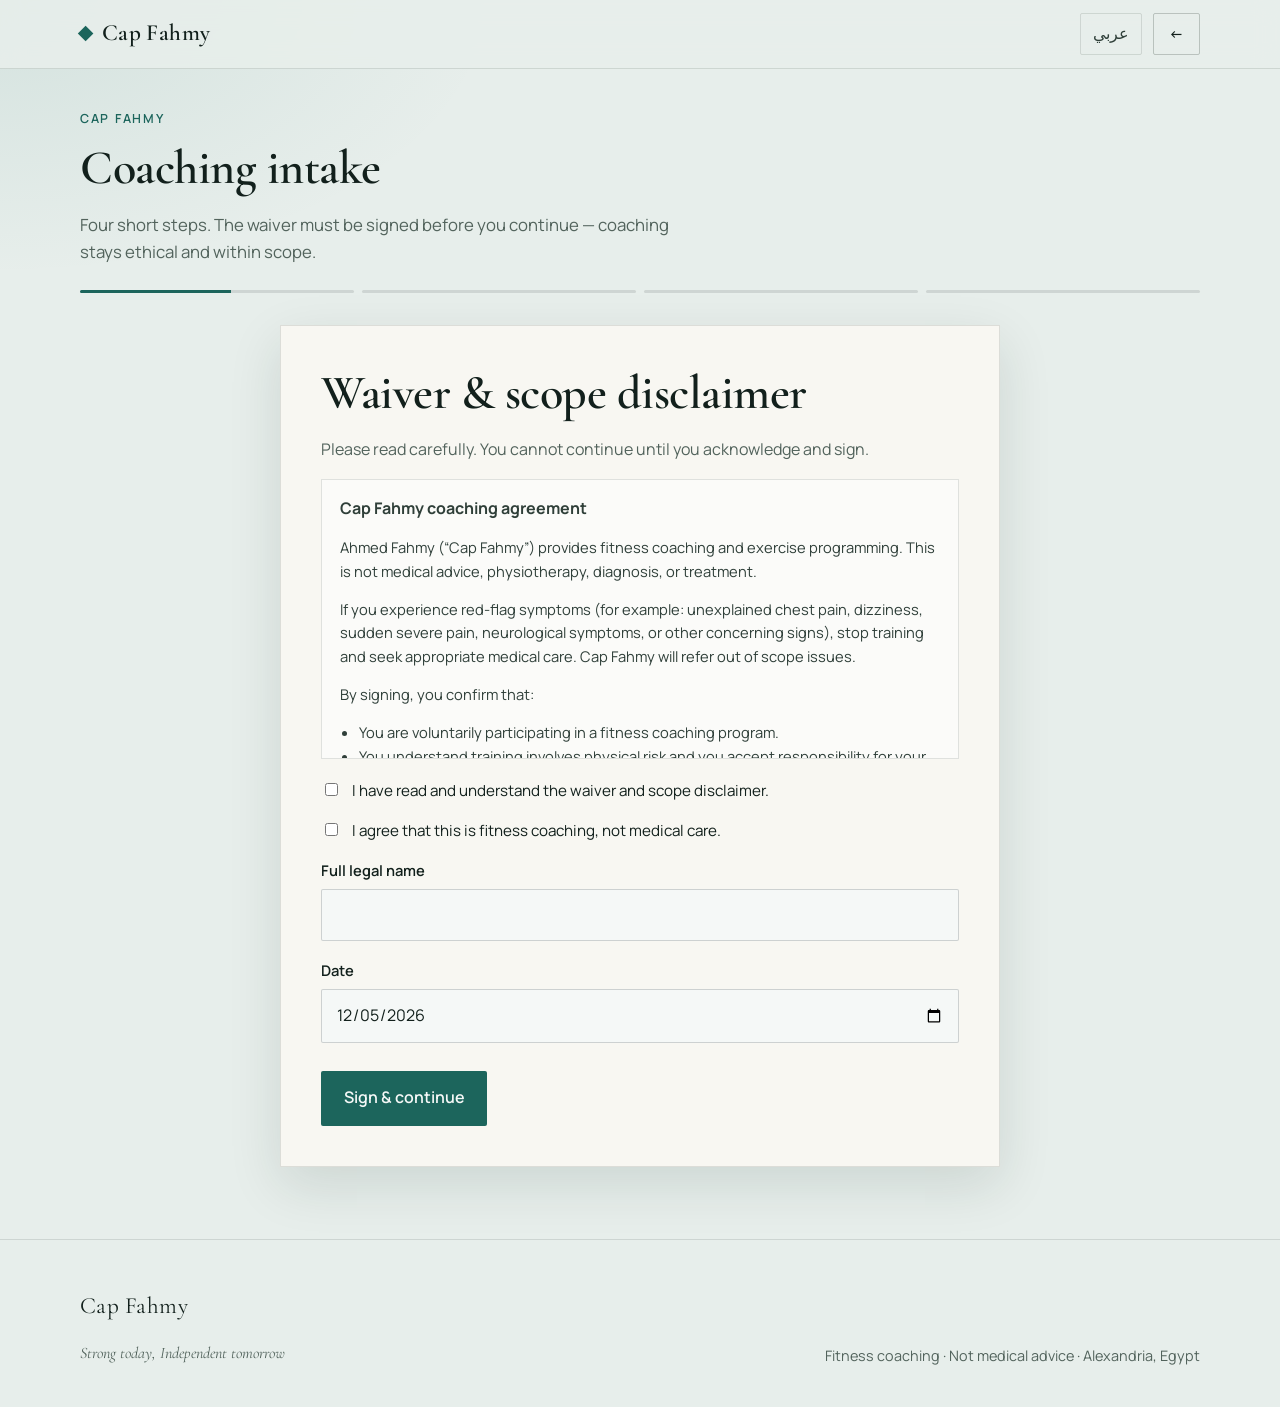
==== onboard.html @ 08c9d8b8 "Initial Cap Fahmy coaching MVP site" ====
<!DOCTYPE html>
<html lang="en" dir="ltr">
  <head>
    <meta charset="UTF-8" />
    <meta name="viewport" content="width=device-width, initial-scale=1.0" />
    <title>Coaching intake — Cap Fahmy</title>
    <meta
      name="description"
      content="Cap Fahmy async coaching intake: waiver, questionnaire, movement screen, and InstaPay."
    />
    <link rel="preconnect" href="https://fonts.googleapis.com" />
    <link rel="preconnect" href="https://fonts.gstatic.com" crossorigin />
    <link
      href="https://fonts.googleapis.com/css2?family=Cormorant+Garamond:ital,wght@0,500;0,600;0,700;1,500&family=Manrope:wght@400;500;600;700&display=swap"
      rel="stylesheet"
    />
    <link rel="stylesheet" href="styles.css" />
  </head>
  <body class="onboard-page">
    <a class="skip-link" href="#main" data-i18n="skip">Skip to content</a>

    <header class="site-header">
      <div class="shell header-inner">
        <a class="brand" href="index.html" aria-label="Cap Fahmy home">
          <span class="brand-mark" aria-hidden="true"></span>
          <span class="brand-name">Cap Fahmy</span>
        </a>
        <div class="header-actions">
          <button
            type="button"
            class="lang-toggle"
            id="lang-toggle"
            aria-label="Switch language"
          >
            عربي
          </button>
          <a class="btn btn-ghost btn-sm" href="index.html">←</a>
        </div>
      </div>
    </header>

    <main id="main" class="onboard-main">
      <div class="shell">
        <header class="section-head" style="margin-bottom: 1.5rem">
          <p class="eyebrow">Cap Fahmy</p>
          <h2 data-i18n="onboard.title">Coaching intake</h2>
          <p class="section-lead" data-i18n="onboard.lead">
            Four short steps. The waiver must be signed before you continue —
            coaching stays ethical and within scope.
          </p>
        </header>

        <div class="progress" aria-hidden="true">
          <div class="progress-step is-current"><span></span></div>
          <div class="progress-step"><span></span></div>
          <div class="progress-step"><span></span></div>
          <div class="progress-step"><span></span></div>
        </div>

        <div class="form-panel">
          <div id="onboard-alert" class="alert" hidden></div>

          <form id="onboard-form" novalidate>
            <!-- Step 0: Waiver -->
            <section class="step-panel" data-step="0">
              <h2 data-i18n="waiver.title">Waiver &amp; scope disclaimer</h2>
              <p class="lead" data-i18n="waiver.lead">
                Please read carefully. You cannot continue until you acknowledge
                and sign.
              </p>

              <div class="waiver-box">
                <h3 data-i18n="waiver.bodyTitle">Cap Fahmy coaching agreement</h3>
                <p data-i18n="waiver.p1">
                  Ahmed Fahmy (“Cap Fahmy”) provides fitness coaching and
                  exercise programming. This is not medical advice,
                  physiotherapy, diagnosis, or treatment.
                </p>
                <p data-i18n="waiver.p2">
                  If you experience red-flag symptoms (for example: unexplained
                  chest pain, dizziness, sudden severe pain, neurological
                  symptoms, or other concerning signs), stop training and seek
                  appropriate medical care. Cap Fahmy will refer out of scope
                  issues.
                </p>
                <p data-i18n="waiver.p3">By signing, you confirm that:</p>
                <ul>
                  <li data-i18n="waiver.li1">
                    You are voluntarily participating in a fitness coaching
                    program.
                  </li>
                  <li data-i18n="waiver.li2">
                    You understand training involves physical risk and you accept
                    responsibility for your participation.
                  </li>
                  <li data-i18n="waiver.li3">
                    You will disclose relevant health history truthfully on the
                    intake form.
                  </li>
                  <li data-i18n="waiver.li4">
                    You understand Cap Fahmy coaches within fitness scope and may
                    decline or pause coaching when referral is appropriate.
                  </li>
                </ul>
              </div>

              <label class="check">
                <input type="checkbox" id="waiver-ack-1" />
                <span data-i18n="waiver.check1"
                  >I have read and understand the waiver and scope
                  disclaimer.</span
                >
              </label>
              <label class="check">
                <input type="checkbox" id="waiver-ack-2" />
                <span data-i18n="waiver.check2"
                  >I agree that this is fitness coaching, not medical care.</span
                >
              </label>

              <div class="field">
                <label for="waiver-name" data-i18n="waiver.name"
                  >Full legal name</label
                >
                <input id="waiver-name" name="waiverName" type="text" required />
              </div>
              <div class="field">
                <label for="waiver-date" data-i18n="waiver.date">Date</label>
                <input id="waiver-date" name="waiverDate" type="date" required />
              </div>

              <div class="form-actions">
                <button type="button" class="btn btn-primary" data-next>
                  <span data-i18n="waiver.continue">Sign &amp; continue</span>
                </button>
              </div>
            </section>

            <!-- Step 1: Intake -->
            <section class="step-panel" data-step="1" hidden>
              <h2 data-i18n="intake.title">Intake questionnaire</h2>
              <p class="lead" data-i18n="intake.lead">
                Plain questions so programming can be individualized. Answer
                honestly — cookie-cutter plans are not how Cap Fahmy works.
              </p>

              <div class="field">
                <label for="intake-name" data-i18n="intake.name"
                  >Preferred name</label
                >
                <input id="intake-name" type="text" required />
              </div>
              <div class="field">
                <label for="intake-email" data-i18n="intake.email">Email</label>
                <input id="intake-email" type="email" required />
              </div>
              <div class="field">
                <label for="intake-phone" data-i18n="intake.phone"
                  >WhatsApp number</label
                >
                <input id="intake-phone" type="tel" required />
              </div>
              <div class="field">
                <label for="intake-city" data-i18n="intake.city"
                  >City / country</label
                >
                <input id="intake-city" type="text" />
              </div>
              <div class="field">
                <label for="intake-goal" data-i18n="intake.goal"
                  >Primary goal</label
                >
                <textarea
                  id="intake-goal"
                  data-i18n-placeholder="intake.goal.placeholder"
                  required
                ></textarea>
              </div>
              <div class="field">
                <label for="intake-history" data-i18n="intake.history"
                  >Training history</label
                >
                <textarea
                  id="intake-history"
                  data-i18n-placeholder="intake.history.placeholder"
                ></textarea>
              </div>
              <div class="field">
                <label for="intake-health" data-i18n="intake.health"
                  >Relevant health notes / injuries</label
                >
                <textarea
                  id="intake-health"
                  data-i18n-placeholder="intake.health.placeholder"
                ></textarea>
              </div>
              <div class="field">
                <label for="intake-equipment" data-i18n="intake.equipment"
                  >Available equipment</label
                >
                <input
                  id="intake-equipment"
                  type="text"
                  data-i18n-placeholder="intake.equipment.placeholder"
                />
              </div>
              <div class="field">
                <label for="intake-schedule" data-i18n="intake.schedule"
                  >Days &amp; time you can train</label
                >
                <input id="intake-schedule" type="text" />
              </div>

              <div class="form-actions">
                <button type="button" class="btn btn-ghost" data-back>
                  <span data-i18n="intake.back">Back</span>
                </button>
                <button type="button" class="btn btn-primary" data-next>
                  <span data-i18n="intake.continue"
                    >Continue to movement screen</span
                  >
                </button>
              </div>
            </section>

            <!-- Step 2: Video -->
            <section class="step-panel" data-step="2" hidden>
              <h2 data-i18n="video.title">Video movement screen</h2>
              <p class="lead" data-i18n="video.lead">
                Film these movements in good light, full body in frame, side or
                front as noted. Upload what you have — quality over perfection.
              </p>

              <ul class="movement-list">
                <li data-i18n="video.m1">
                  Standing posture — front &amp; side (10–15 sec each)
                </li>
                <li data-i18n="video.m2">
                  Bodyweight squat — 5 slow reps, side view
                </li>
                <li data-i18n="video.m3">
                  Hinge / Romanian deadlift pattern — 5 slow reps (broomstick OK)
                </li>
                <li data-i18n="video.m4">
                  Overhead reach / shoulder flexion — front view
                </li>
                <li data-i18n="video.m5">
                  Single-leg balance — 10 sec each side
                </li>
              </ul>

              <div class="upload-zone">
                <strong data-i18n="video.upload">Upload movement videos</strong>
                <input
                  id="movement-files"
                  type="file"
                  accept="video/*"
                  multiple
                />
                <p class="hint" data-i18n="video.hint">
                  MVP: files stay on your device for now. In production they will
                  upload securely for review. You can also send via WhatsApp after
                  payment.
                </p>
              </div>

              <div class="form-actions">
                <button type="button" class="btn btn-ghost" data-back>
                  <span data-i18n="intake.back">Back</span>
                </button>
                <button type="button" class="btn btn-primary" data-next>
                  <span data-i18n="video.continue">Continue to payment</span>
                </button>
              </div>
            </section>

            <!-- Step 3: Payment -->
            <section class="step-panel" data-step="3" hidden>
              <h2 data-i18n="pay.title">Confirm &amp; pay</h2>
              <p class="lead" data-i18n="pay.lead">
                One local payment method to start: InstaPay. After confirmation,
                Cap Fahmy sets up your living Sheet/Doc and WhatsApp check-in
                rhythm.
              </p>

              <p>
                <span data-i18n="pay.selected">Selected tier</span>:
                <strong id="selected-tier-label">Standard</strong>
              </p>

              <div class="payment-card">
                <strong data-i18n="pay.instapay">InstaPay</strong>
                <p data-i18n="pay.instapay.detail">
                  Transfer to the InstaPay handle shared after you submit. Include
                  your full name in the note. Cap Fahmy confirms manually for this
                  MVP.
                </p>
              </div>

              <label class="check">
                <input type="checkbox" id="pay-ack" />
                <span data-i18n="pay.confirm"
                  >I understand payment is confirmed manually for this MVP, and
                  my program starts after Cap Fahmy verifies transfer + signed
                  waiver.</span
                >
              </label>

              <div class="form-actions">
                <button type="button" class="btn btn-ghost" data-back>
                  <span data-i18n="intake.back">Back</span>
                </button>
                <button type="button" class="btn btn-primary" data-next>
                  <span data-i18n="pay.submit">Submit intake</span>
                </button>
              </div>
            </section>

            <!-- Step 4: Done -->
            <section class="step-panel success-panel" data-step="4" hidden>
              <div class="mark" aria-hidden="true">✓</div>
              <h2 data-i18n="done.title">Intake received</h2>
              <p data-i18n="done.body">
                Thank you. Your waiver is on file and your intake is ready for
                review. Complete InstaPay if you have not yet, then send a
                WhatsApp message so Cap Fahmy can confirm and share your living
                program.
              </p>
              <p class="hint" data-i18n="done.next">
                Next: movement video review → shared Sheet/Doc → weekly WhatsApp
                check-in form.
              </p>
              <a
                class="btn btn-primary whatsapp-link"
                href="https://wa.me/20XXXXXXXXXX?text=Hi%20Cap%20Fahmy%20—%20I%20submitted%20my%20coaching%20intake."
                target="_blank"
                rel="noopener noreferrer"
                data-i18n="pay.whatsapp"
                >Message Cap Fahmy on WhatsApp</a
              >
            </section>
          </form>
        </div>
      </div>
    </main>

    <footer class="site-footer">
      <div class="shell footer-inner">
        <div>
          <p class="brand-name">Cap Fahmy</p>
          <p class="footer-slogan" data-i18n="hero.slogan">
            Strong today, Independent tomorrow
          </p>
        </div>
        <p class="footer-meta" data-i18n="footer.meta">
          Fitness coaching · Not medical advice · Alexandria, Egypt
        </p>
      </div>
    </footer>

    <script src="i18n.js"></script>
    <script src="app.js"></script>
  </body>
</html>
---- styles.css ----
:root {
  --ink: #12201c;
  --ink-soft: #2f3f39;
  --muted: #52635c;
  --paper: #e7eeeb;
  --paper-2: #d7e2de;
  --line: rgba(18, 32, 28, 0.12);
  --sea: #1c655c;
  --sea-deep: #0f3d38;
  --sea-bright: #27877a;
  --sand: #8fa39a;
  --sand-soft: #c5d4ce;
  --white: #f5f8f7;
  --danger: #8b3a2f;
  --ok: #2f6b4f;
  --radius: 2px;
  --shadow: 0 18px 50px rgba(15, 40, 36, 0.12);
  --font-display: "Cormorant Garamond", Georgia, serif;
  --font-body: "Manrope", "Segoe UI", sans-serif;
  --space: clamp(1rem, 2vw, 1.5rem);
  --shell: min(1120px, calc(100% - 2.5rem));
}

*,
*::before,
*::after {
  box-sizing: border-box;
}

html {
  scroll-behavior: smooth;
}

body {
  margin: 0;
  font-family: var(--font-body);
  color: var(--ink);
  background:
    radial-gradient(1200px 600px at 8% -10%, rgba(39, 135, 122, 0.14), transparent 58%),
    radial-gradient(900px 500px at 100% 0%, rgba(143, 163, 154, 0.22), transparent 55%),
    linear-gradient(180deg, #dfe8e4 0%, var(--paper) 40%, #dce6e2 100%);
  line-height: 1.6;
  min-height: 100vh;
}

body[dir="rtl"] {
  font-family: var(--font-body);
}

img {
  max-width: 100%;
  display: block;
}

a {
  color: inherit;
  text-decoration-thickness: 1px;
  text-underline-offset: 0.2em;
}

a:hover {
  color: var(--sea-deep);
}

.shell {
  width: var(--shell);
  margin-inline: auto;
}

.skip-link {
  position: absolute;
  left: -999px;
  top: 0;
  background: var(--ink);
  color: var(--white);
  padding: 0.75rem 1rem;
  z-index: 100;
}

.skip-link:focus {
  left: 1rem;
  top: 1rem;
}

.site-header {
  position: sticky;
  top: 0;
  z-index: 50;
  backdrop-filter: blur(12px);
  background: rgba(231, 238, 235, 0.88);
  border-bottom: 1px solid var(--line);
}

.header-inner {
  display: flex;
  align-items: center;
  justify-content: space-between;
  gap: 1rem;
  min-height: 4.25rem;
}

.brand {
  display: inline-flex;
  align-items: center;
  gap: 0.65rem;
  text-decoration: none;
  font-weight: 600;
}

.brand-mark {
  width: 0.7rem;
  height: 0.7rem;
  background: var(--sea);
  transform: rotate(45deg);
}

.brand-name {
  font-family: var(--font-display);
  font-size: 1.45rem;
  letter-spacing: 0.02em;
  line-height: 1;
}

.nav {
  display: none;
  gap: 1.35rem;
  font-size: 0.92rem;
  font-weight: 500;
  color: var(--ink-soft);
}

.nav a {
  text-decoration: none;
}

.nav a:hover {
  color: var(--sea);
}

.header-actions {
  display: flex;
  align-items: center;
  gap: 0.65rem;
}

.lang-toggle,
.currency-btn {
  font: inherit;
  border: 1px solid var(--line);
  background: transparent;
  color: var(--ink-soft);
  padding: 0.45rem 0.75rem;
  cursor: pointer;
  border-radius: var(--radius);
}

.lang-toggle:hover,
.currency-btn:hover,
.currency-btn.is-active {
  border-color: var(--sea);
  color: var(--sea-deep);
  background: rgba(31, 92, 85, 0.06);
}

.btn {
  display: inline-flex;
  align-items: center;
  justify-content: center;
  gap: 0.4rem;
  padding: 0.85rem 1.35rem;
  border-radius: var(--radius);
  border: 1px solid transparent;
  font: inherit;
  font-weight: 600;
  text-decoration: none;
  cursor: pointer;
  transition: transform 0.2s ease, background 0.2s ease, color 0.2s ease,
    border-color 0.2s ease;
}

.btn:hover {
  transform: translateY(-1px);
}

.btn-primary {
  background: var(--sea);
  color: var(--white);
}

.btn-primary:hover {
  background: var(--sea-deep);
  color: var(--white);
}

.btn-ghost {
  background: transparent;
  border-color: rgba(26, 36, 33, 0.22);
  color: var(--ink);
}

.btn-ghost:hover {
  border-color: var(--sea);
  color: var(--sea-deep);
}

.btn-sm {
  padding: 0.55rem 0.95rem;
  font-size: 0.9rem;
}

.btn:disabled,
.btn[aria-disabled="true"] {
  opacity: 0.45;
  cursor: not-allowed;
  transform: none;
}

.eyebrow {
  margin: 0 0 0.75rem;
  font-size: 0.78rem;
  letter-spacing: 0.14em;
  text-transform: uppercase;
  color: var(--sea);
  font-weight: 600;
}

.section {
  padding: clamp(4rem, 9vw, 6.5rem) 0;
}

.section-head {
  max-width: 38rem;
  margin-bottom: 2.75rem;
}

.section-head h2,
.about-copy h2,
.session h2,
.cta-band h2,
.form-panel h2 {
  font-family: var(--font-display);
  font-weight: 600;
  font-size: clamp(2rem, 4vw, 3rem);
  line-height: 1.15;
  margin: 0 0 1rem;
  letter-spacing: -0.01em;
}

.section-lead {
  margin: 0;
  color: var(--muted);
  font-size: 1.05rem;
}

/* Hero */
.hero {
  position: relative;
  min-height: min(92vh, 820px);
  display: grid;
  align-items: end;
  overflow: hidden;
  border-bottom: 1px solid var(--line);
}

.hero-media {
  position: absolute;
  inset: 0;
  background:
    linear-gradient(115deg, rgba(20, 63, 59, 0.88) 0%, rgba(20, 63, 59, 0.55) 42%, rgba(26, 36, 33, 0.35) 100%),
    linear-gradient(180deg, transparent 40%, rgba(20, 40, 36, 0.55) 100%),
    radial-gradient(ellipse at 70% 40%, #2a7a70 0%, #143f3b 45%, #0f2a28 100%);
}

.hero-media::after {
  content: "";
  position: absolute;
  inset: 0;
  background-image:
    repeating-linear-gradient(
      -18deg,
      transparent 0,
      transparent 14px,
      rgba(255, 255, 255, 0.015) 14px,
      rgba(255, 255, 255, 0.015) 15px
    );
  opacity: 0.7;
}

.hero-grain {
  position: absolute;
  inset: 0;
  background:
    radial-gradient(circle at 18% 78%, rgba(143, 163, 154, 0.28), transparent 35%),
    radial-gradient(circle at 85% 20%, rgba(255, 255, 255, 0.1), transparent 30%);
  animation: drift 18s ease-in-out infinite alternate;
}

.hero-wash {
  position: absolute;
  inset: auto 0 0 0;
  height: 45%;
  background: linear-gradient(to top, rgba(20, 40, 36, 0.55), transparent);
}

.hero-content {
  position: relative;
  z-index: 1;
  padding: clamp(5rem, 12vw, 8rem) 0 clamp(3.5rem, 8vw, 5rem);
  color: var(--white);
  max-width: 42rem;
  animation: rise 0.9s ease both;
}

.hero .eyebrow {
  color: var(--sand-soft);
  letter-spacing: 0.16em;
}

.hero-brand {
  font-family: var(--font-display);
  font-size: clamp(3.6rem, 10vw, 6.4rem);
  font-weight: 600;
  line-height: 0.95;
  margin: 0 0 0.85rem;
  letter-spacing: -0.02em;
}

.hero-slogan {
  margin: 0 0 1.25rem;
  font-family: var(--font-display);
  font-size: clamp(1.35rem, 2.5vw, 1.85rem);
  font-style: italic;
  font-weight: 500;
  color: rgba(251, 249, 244, 0.92);
}

.hero-lead {
  margin: 0 0 2rem;
  max-width: 34rem;
  color: rgba(251, 249, 244, 0.82);
  font-size: 1.05rem;
}

.hero-cta {
  display: flex;
  flex-wrap: wrap;
  gap: 0.75rem;
}

.hero .btn-ghost {
  border-color: rgba(251, 249, 244, 0.35);
  color: var(--white);
}

.hero .btn-ghost:hover {
  border-color: var(--sand-soft);
  color: var(--sand-soft);
}

.hero .btn-primary {
  background: var(--white);
  color: var(--sea-deep);
}

.hero .btn-primary:hover {
  background: var(--sand-soft);
  color: var(--sea-deep);
}

/* Philosophy */
.pillars {
  list-style: none;
  margin: 0;
  padding: 0;
  display: grid;
  grid-template-columns: 1fr;
  gap: 1.5rem;
}

.pillars li {
  padding: 0;
  border-top: 1px solid var(--line);
  padding-top: 1.25rem;
}

.pillars h3 {
  margin: 0 0 0.5rem;
  font-family: var(--font-display);
  font-size: 1.65rem;
  font-weight: 600;
}

.pillars p {
  margin: 0;
  color: var(--muted);
}

.thread {
  margin: 2.5rem 0 0;
  padding: 1.25rem 0 0;
  border-top: 1px solid var(--line);
  max-width: 40rem;
  color: var(--ink-soft);
  font-size: 1.05rem;
}

/* How */
.steps {
  list-style: none;
  margin: 0;
  padding: 0;
  display: grid;
  gap: 1.75rem;
}

.steps li {
  display: grid;
  grid-template-columns: auto 1fr;
  gap: 1.25rem;
  align-items: start;
}

.step-num {
  font-family: var(--font-display);
  font-size: 1.75rem;
  color: var(--sea);
  line-height: 1;
  padding-top: 0.15rem;
}

.steps h3 {
  margin: 0 0 0.4rem;
  font-size: 1.15rem;
}

.steps p {
  margin: 0;
  color: var(--muted);
}

/* Session */
.session {
  background: linear-gradient(180deg, rgba(31, 92, 85, 0.06), transparent);
  border-block: 1px solid var(--line);
}

.session-grid {
  display: grid;
  gap: 2.5rem;
}

.session-flow {
  list-style: none;
  margin: 0;
  padding: 0;
  display: grid;
  gap: 0.65rem;
}

.session-flow li {
  display: flex;
  align-items: center;
  gap: 0.85rem;
  padding: 0.95rem 1.1rem;
  background: rgba(251, 249, 244, 0.65);
  border: 1px solid var(--line);
  font-weight: 600;
  animation: rise 0.6s ease both;
}

.session-flow li:nth-child(2) { animation-delay: 0.05s; }
.session-flow li:nth-child(3) { animation-delay: 0.1s; }
.session-flow li:nth-child(4) { animation-delay: 0.15s; }
.session-flow li:nth-child(5) { animation-delay: 0.2s; }

.session-flow li::before {
  content: "";
  width: 0.55rem;
  height: 0.55rem;
  background: var(--sea);
  flex-shrink: 0;
}

/* Offer */
.currency-row {
  display: inline-flex;
  gap: 0.4rem;
  margin-bottom: 1.75rem;
}

.pricing {
  display: grid;
  gap: 1.25rem;
}

.price-card {
  padding: 1.75rem 1.5rem;
  border: 1px solid var(--line);
  background: rgba(251, 249, 244, 0.7);
  display: grid;
  gap: 0.85rem;
}

.price-card.is-featured {
  border-color: var(--sea);
  background:
    linear-gradient(160deg, rgba(31, 92, 85, 0.08), rgba(251, 249, 244, 0.85));
  box-shadow: var(--shadow);
}

.price-card h3 {
  margin: 0;
  font-family: var(--font-display);
  font-size: 1.85rem;
  font-weight: 600;
}

.price-amount {
  margin: 0;
  font-size: 1.7rem;
  font-weight: 700;
  color: var(--sea-deep);
  letter-spacing: -0.02em;
}

.price-card p {
  margin: 0;
  color: var(--muted);
}

.price-card ul {
  margin: 0.25rem 0 0.5rem;
  padding: 0 0 0 1.1rem;
  color: var(--ink-soft);
}

body[dir="rtl"] .price-card ul {
  padding: 0 1.1rem 0 0;
}

.offer-note {
  margin: 1.75rem 0 0;
  color: var(--muted);
  max-width: 42rem;
  font-size: 0.95rem;
}

/* About */
.about-grid {
  display: grid;
  gap: 2.5rem;
}

.about-copy p {
  color: var(--muted);
  max-width: 38rem;
}

.creds {
  list-style: none;
  display: flex;
  flex-wrap: wrap;
  gap: 0.5rem;
  padding: 0;
  margin: 1.5rem 0 0;
}

.creds li {
  border: 1px solid var(--line);
  padding: 0.4rem 0.7rem;
  font-size: 0.82rem;
  font-weight: 600;
  letter-spacing: 0.04em;
  color: var(--sea-deep);
  background: rgba(251, 249, 244, 0.7);
}

.about-aside blockquote {
  margin: 0;
  padding: 1.75rem;
  border-left: 3px solid var(--sea);
  background: rgba(31, 92, 85, 0.06);
  font-family: var(--font-display);
  font-size: 1.45rem;
  line-height: 1.35;
  font-style: italic;
  color: var(--ink-soft);
}

body[dir="rtl"] .about-aside blockquote {
  border-left: none;
  border-right: 3px solid var(--sea);
}

/* CTA band */
.cta-band {
  padding-top: 0;
}

.cta-band-inner {
  padding: clamp(2.5rem, 6vw, 4rem);
  background: var(--sea-deep);
  color: var(--white);
  text-align: center;
}

.cta-band h2 {
  color: var(--white);
}

.cta-band p {
  margin: 0 auto 1.75rem;
  max-width: 32rem;
  color: rgba(251, 249, 244, 0.8);
}

.cta-band .btn-primary {
  background: var(--white);
  color: var(--sea-deep);
}

.cta-band .btn-primary:hover {
  background: var(--sand-soft);
}

.site-footer {
  border-top: 1px solid var(--line);
  padding: 2rem 0 2.5rem;
}

.footer-inner {
  display: flex;
  flex-wrap: wrap;
  justify-content: space-between;
  gap: 1rem;
  align-items: end;
}

.footer-slogan {
  margin: 0.35rem 0 0;
  color: var(--muted);
  font-family: var(--font-display);
  font-style: italic;
}

.footer-meta {
  margin: 0;
  color: var(--muted);
  font-size: 0.9rem;
}

/* Onboarding */
.onboard-page {
  background:
    radial-gradient(900px 500px at 0% 0%, rgba(42, 122, 112, 0.1), transparent 55%),
    var(--paper);
}

.onboard-main {
  padding: 2.5rem 0 4.5rem;
}

.progress {
  display: grid;
  grid-template-columns: repeat(4, 1fr);
  gap: 0.5rem;
  margin-bottom: 2rem;
}

.progress-step {
  height: 3px;
  background: rgba(26, 36, 33, 0.12);
  border-radius: 999px;
  overflow: hidden;
}

.progress-step span {
  display: block;
  height: 100%;
  width: 0;
  background: var(--sea);
  transition: width 0.35s ease;
}

.progress-step.is-done span,
.progress-step.is-current span {
  width: 100%;
}

.progress-step.is-current span {
  width: 55%;
}

.form-panel {
  max-width: 720px;
  margin: 0 auto;
  background: rgba(251, 249, 244, 0.88);
  border: 1px solid var(--line);
  padding: clamp(1.5rem, 4vw, 2.5rem);
  box-shadow: var(--shadow);
}

.form-panel p.lead {
  color: var(--muted);
  margin-top: 0;
}

.step-panel[hidden] {
  display: none;
}

.field {
  display: grid;
  gap: 0.4rem;
  margin-bottom: 1.15rem;
}

.field label {
  font-weight: 600;
  font-size: 0.92rem;
}

.field input,
.field select,
.field textarea {
  font: inherit;
  padding: 0.75rem 0.85rem;
  border: 1px solid rgba(26, 36, 33, 0.18);
  border-radius: var(--radius);
  background: var(--white);
  color: var(--ink);
  width: 100%;
}

.field textarea {
  min-height: 110px;
  resize: vertical;
}

.field input:focus,
.field select:focus,
.field textarea:focus {
  outline: 2px solid rgba(31, 92, 85, 0.35);
  border-color: var(--sea);
}

.hint {
  margin: 0;
  font-size: 0.85rem;
  color: var(--muted);
}

.waiver-box {
  max-height: 280px;
  overflow: auto;
  border: 1px solid var(--line);
  padding: 1rem 1.1rem;
  background: rgba(255, 255, 255, 0.55);
  margin-bottom: 1.25rem;
  font-size: 0.92rem;
  color: var(--ink-soft);
}

.waiver-box h3 {
  margin: 0 0 0.75rem;
  font-size: 1rem;
}

.waiver-box ul {
  margin: 0.5rem 0 0;
  padding-inline-start: 1.2rem;
}

.check {
  display: flex;
  gap: 0.7rem;
  align-items: flex-start;
  margin-bottom: 1rem;
  font-size: 0.95rem;
}

.check input {
  margin-top: 0.25rem;
  accent-color: var(--sea);
}

.form-actions {
  display: flex;
  flex-wrap: wrap;
  gap: 0.75rem;
  margin-top: 1.75rem;
}

.upload-zone {
  border: 1px dashed rgba(31, 92, 85, 0.45);
  background: rgba(31, 92, 85, 0.04);
  padding: 1.5rem;
  text-align: center;
  margin-bottom: 1rem;
}

.upload-zone input[type="file"] {
  margin-top: 0.85rem;
}

.movement-list {
  list-style: none;
  margin: 0 0 1.25rem;
  padding: 0;
  display: grid;
  gap: 0.65rem;
}

.movement-list li {
  padding: 0.85rem 1rem;
  border: 1px solid var(--line);
  background: rgba(255, 255, 255, 0.5);
  font-size: 0.95rem;
}

.payment-card {
  border: 1px solid var(--line);
  padding: 1.25rem;
  background: rgba(31, 92, 85, 0.05);
  margin: 1rem 0 1.5rem;
}

.payment-card strong {
  display: block;
  margin-bottom: 0.35rem;
}

.alert {
  padding: 0.85rem 1rem;
  border: 1px solid rgba(139, 58, 47, 0.3);
  background: rgba(139, 58, 47, 0.08);
  color: var(--danger);
  font-size: 0.92rem;
  margin-bottom: 1rem;
}

.alert[hidden] {
  display: none;
}

.success-panel {
  text-align: center;
  padding: 1rem 0;
}

.success-panel .mark {
  width: 3rem;
  height: 3rem;
  margin: 0 auto 1rem;
  border: 2px solid var(--ok);
  color: var(--ok);
  display: grid;
  place-items: center;
  font-size: 1.4rem;
}

.whatsapp-link {
  display: inline-flex;
  margin-top: 0.5rem;
}

@keyframes rise {
  from {
    opacity: 0;
    transform: translateY(14px);
  }
  to {
    opacity: 1;
    transform: translateY(0);
  }
}

@keyframes drift {
  from {
    transform: scale(1) translate(0, 0);
  }
  to {
    transform: scale(1.05) translate(-1.5%, 1%);
  }
}

@media (min-width: 720px) {
  .nav {
    display: flex;
  }

  .pillars {
    grid-template-columns: repeat(2, 1fr);
    gap: 2rem 2.5rem;
  }

  .pricing {
    grid-template-columns: repeat(3, 1fr);
  }

  .session-grid,
  .about-grid {
    grid-template-columns: 1.2fr 0.8fr;
    align-items: start;
  }
}

@media (min-width: 980px) {
  .header-actions .btn-sm {
    display: inline-flex;
  }
}

@media (prefers-reduced-motion: reduce) {
  *,
  *::before,
  *::after {
    animation: none !important;
    transition: none !important;
    scroll-behavior: auto !important;
  }
}
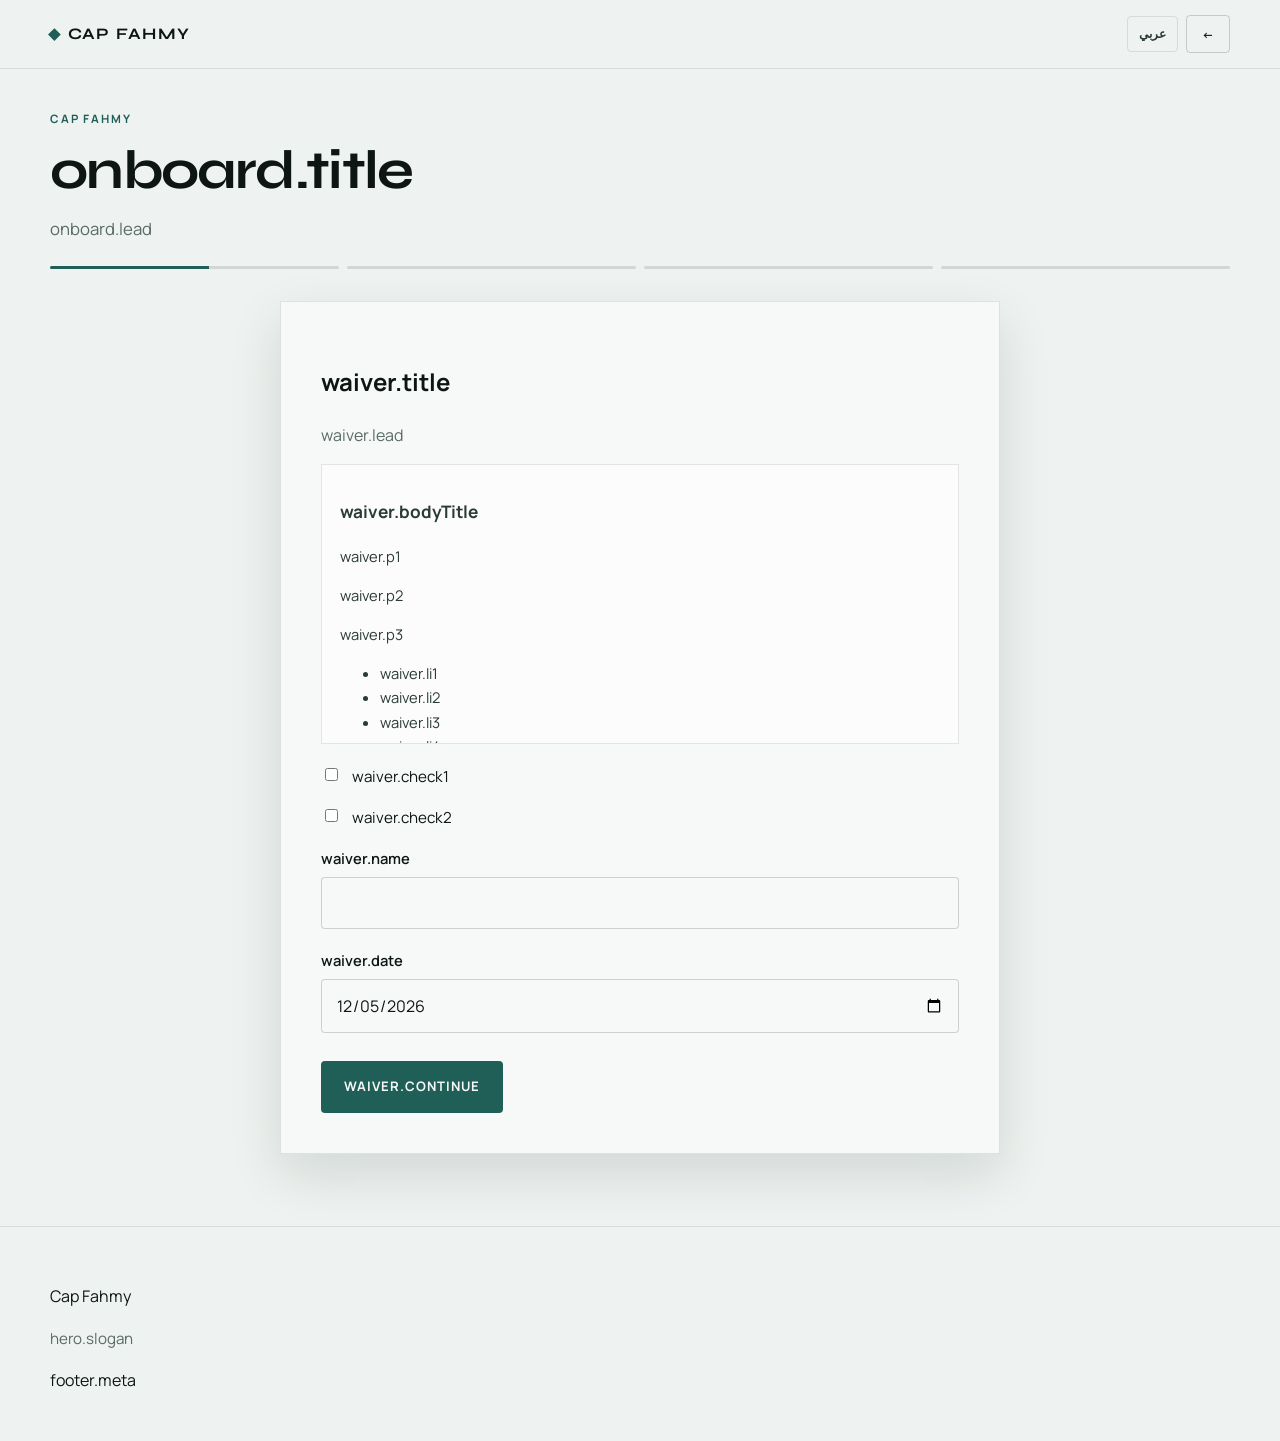
==== commit 39271f8c: "Redesign Cap Fahmy site as cinematic wellness-performance experience." ====
--- a/onboard.html
+++ b/onboard.html
@@ -11,7 +11,7 @@
     <link rel="preconnect" href="https://fonts.googleapis.com" />
     <link rel="preconnect" href="https://fonts.gstatic.com" crossorigin />
     <link
-      href="https://fonts.googleapis.com/css2?family=Cormorant+Garamond:ital,wght@0,500;0,600;0,700;1,500&family=Manrope:wght@400;500;600;700&display=swap"
+      href="https://fonts.googleapis.com/css2?family=Manrope:wght@400;500;600;700&family=Syne:wght@600;700;800&display=swap"
       rel="stylesheet"
     />
     <link rel="stylesheet" href="styles.css" />
--- a/styles.css
+++ b/styles.css
@@ -1,24 +1,31 @@
+/* Cap Fahmy — design tokens */
 :root {
-  --ink: #12201c;
-  --ink-soft: #2f3f39;
-  --muted: #52635c;
-  --paper: #e7eeeb;
-  --paper-2: #d7e2de;
-  --line: rgba(18, 32, 28, 0.12);
-  --sea: #1c655c;
-  --sea-deep: #0f3d38;
-  --sea-bright: #27877a;
-  --sand: #8fa39a;
-  --sand-soft: #c5d4ce;
-  --white: #f5f8f7;
+  --ink: #0d1613;
+  --ink-soft: #2a3a35;
+  --muted: #5a6b64;
+  --paper: #eef2f0;
+  --paper-elevated: #f7f9f8;
+  --line: rgba(13, 22, 19, 0.1);
+  --line-strong: rgba(13, 22, 19, 0.18);
+  --sea: #1f5f57;
+  --sea-deep: #0f3a35;
+  --sea-mist: rgba(31, 95, 87, 0.1);
+  --sand: #a8b5ae;
+  --white: #f7f9f8;
+  --dark: #0a1210;
+  --dark-elevated: #13201c;
+  --dark-line: rgba(247, 249, 248, 0.12);
+  --dark-muted: rgba(247, 249, 248, 0.62);
+  --ok: #2f6b4f;
   --danger: #8b3a2f;
-  --ok: #2f6b4f;
-  --radius: 2px;
-  --shadow: 0 18px 50px rgba(15, 40, 36, 0.12);
-  --font-display: "Cormorant Garamond", Georgia, serif;
+  --radius: 4px;
+  --radius-lg: 12px;
+  --shadow: 0 20px 50px rgba(10, 30, 26, 0.12);
+  --font-display: "Syne", "Segoe UI", sans-serif;
   --font-body: "Manrope", "Segoe UI", sans-serif;
-  --space: clamp(1rem, 2vw, 1.5rem);
-  --shell: min(1120px, calc(100% - 2.5rem));
+  --shell: min(1180px, calc(100% - 2rem));
+  --header-h: 4.25rem;
+  --ease: cubic-bezier(0.22, 1, 0.36, 1);
 }
 
 *,
@@ -35,19 +42,14 @@
   margin: 0;
   font-family: var(--font-body);
   color: var(--ink);
-  background:
-    radial-gradient(1200px 600px at 8% -10%, rgba(39, 135, 122, 0.14), transparent 58%),
-    radial-gradient(900px 500px at 100% 0%, rgba(143, 163, 154, 0.22), transparent 55%),
-    linear-gradient(180deg, #dfe8e4 0%, var(--paper) 40%, #dce6e2 100%);
-  line-height: 1.6;
+  background: var(--paper);
+  line-height: 1.65;
   min-height: 100vh;
-}
-
-body[dir="rtl"] {
-  font-family: var(--font-body);
-}
-
-img {
+  overflow-x: hidden;
+}
+
+img,
+video {
   max-width: 100%;
   display: block;
 }
@@ -58,8 +60,8 @@
   text-underline-offset: 0.2em;
 }
 
-a:hover {
-  color: var(--sea-deep);
+button {
+  font: inherit;
 }
 
 .shell {
@@ -74,7 +76,7 @@
   background: var(--ink);
   color: var(--white);
   padding: 0.75rem 1rem;
-  z-index: 100;
+  z-index: 200;
 }
 
 .skip-link:focus {
@@ -82,578 +84,1054 @@
   top: 1rem;
 }
 
+.reveal {
+  opacity: 0;
+  transform: translateY(28px);
+  transition: opacity 0.8s var(--ease), transform 0.8s var(--ease);
+}
+
+.reveal.is-visible {
+  opacity: 1;
+  transform: translateY(0);
+}
+
+.eyebrow {
+  margin: 0 0 0.85rem;
+  font-size: 0.72rem;
+  letter-spacing: 0.16em;
+  text-transform: uppercase;
+  font-weight: 700;
+  color: var(--sea);
+}
+
+.section {
+  padding: clamp(4.5rem, 10vw, 7.5rem) 0;
+  position: relative;
+}
+
+.section--dark {
+  background: var(--dark);
+  color: var(--white);
+}
+
+.section--dark .eyebrow {
+  color: var(--sand);
+}
+
+.section--dark .section-lead,
+.section--dark .muted {
+  color: var(--dark-muted);
+}
+
+.section--calm {
+  background: linear-gradient(180deg, #e4ebe8 0%, var(--paper) 100%);
+}
+
+.section-head {
+  max-width: 40rem;
+  margin-bottom: clamp(2rem, 5vw, 3.25rem);
+}
+
+.section-head h2,
+.display {
+  font-family: var(--font-display);
+  font-weight: 700;
+  letter-spacing: -0.03em;
+  line-height: 1.05;
+  margin: 0 0 1rem;
+  font-size: clamp(2rem, 4.8vw, 3.4rem);
+}
+
+.section-lead {
+  margin: 0;
+  color: var(--muted);
+  font-size: 1.05rem;
+  max-width: 36rem;
+}
+
+/* Buttons */
+.btn {
+  display: inline-flex;
+  align-items: center;
+  justify-content: center;
+  gap: 0.45rem;
+  padding: 0.9rem 1.35rem;
+  border-radius: var(--radius);
+  border: 1px solid transparent;
+  font-weight: 700;
+  font-size: 0.82rem;
+  letter-spacing: 0.08em;
+  text-transform: uppercase;
+  text-decoration: none;
+  cursor: pointer;
+  transition: transform 0.25s var(--ease), background 0.25s ease,
+    border-color 0.25s ease, color 0.25s ease, box-shadow 0.25s ease;
+}
+
+.btn:hover {
+  transform: translateY(-2px);
+}
+
+.btn-primary {
+  background: var(--sea);
+  color: var(--white);
+}
+
+.btn-primary:hover {
+  background: var(--sea-deep);
+  color: var(--white);
+}
+
+.btn-light {
+  background: var(--white);
+  color: var(--sea-deep);
+}
+
+.btn-light:hover {
+  background: var(--sand);
+  color: var(--ink);
+}
+
+.btn-ghost {
+  background: transparent;
+  border-color: var(--line-strong);
+  color: var(--ink);
+}
+
+.btn-ghost:hover {
+  border-color: var(--sea);
+  color: var(--sea-deep);
+}
+
+.section--dark .btn-ghost {
+  border-color: var(--dark-line);
+  color: var(--white);
+}
+
+.section--dark .btn-ghost:hover {
+  border-color: var(--sand);
+  color: var(--sand);
+}
+
+.btn-sm {
+  padding: 0.55rem 0.9rem;
+  font-size: 0.72rem;
+}
+
+.cta-row {
+  display: flex;
+  flex-wrap: wrap;
+  gap: 0.75rem;
+}
+
+/* Navbar */
 .site-header {
   position: sticky;
   top: 0;
-  z-index: 50;
-  backdrop-filter: blur(12px);
-  background: rgba(231, 238, 235, 0.88);
+  z-index: 100;
+  backdrop-filter: blur(14px);
+  background: rgba(238, 242, 240, 0.88);
   border-bottom: 1px solid var(--line);
 }
 
 .header-inner {
+  min-height: var(--header-h);
   display: flex;
   align-items: center;
   justify-content: space-between;
   gap: 1rem;
-  min-height: 4.25rem;
 }
 
 .brand {
   display: inline-flex;
   align-items: center;
-  gap: 0.65rem;
+  gap: 0.55rem;
   text-decoration: none;
-  font-weight: 600;
+  font-family: var(--font-display);
+  font-weight: 700;
+  letter-spacing: 0.08em;
+  font-size: 1rem;
+  text-transform: uppercase;
 }
 
 .brand-mark {
-  width: 0.7rem;
-  height: 0.7rem;
+  width: 0.55rem;
+  height: 0.55rem;
   background: var(--sea);
   transform: rotate(45deg);
 }
 
-.brand-name {
-  font-family: var(--font-display);
-  font-size: 1.45rem;
-  letter-spacing: 0.02em;
-  line-height: 1;
-}
-
-.nav {
+.nav-desktop {
   display: none;
-  gap: 1.35rem;
-  font-size: 0.92rem;
-  font-weight: 500;
+  align-items: center;
+  gap: 1rem;
+  font-size: 0.72rem;
+  font-weight: 600;
+  letter-spacing: 0.08em;
+  text-transform: uppercase;
+}
+
+.nav-desktop a {
+  text-decoration: none;
   color: var(--ink-soft);
-}
-
-.nav a {
-  text-decoration: none;
-}
-
-.nav a:hover {
+  opacity: 0.85;
+}
+
+.nav-desktop a:hover {
   color: var(--sea);
+  opacity: 1;
 }
 
 .header-actions {
   display: flex;
   align-items: center;
-  gap: 0.65rem;
+  gap: 0.5rem;
 }
 
 .lang-toggle,
-.currency-btn {
-  font: inherit;
+.menu-toggle {
   border: 1px solid var(--line);
   background: transparent;
   color: var(--ink-soft);
-  padding: 0.45rem 0.75rem;
+  padding: 0.45rem 0.7rem;
+  border-radius: var(--radius);
   cursor: pointer;
-  border-radius: var(--radius);
-}
-
-.lang-toggle:hover,
-.currency-btn:hover,
-.currency-btn.is-active {
-  border-color: var(--sea);
-  color: var(--sea-deep);
-  background: rgba(31, 92, 85, 0.06);
-}
-
-.btn {
+  font-size: 0.75rem;
+  font-weight: 600;
+}
+
+.menu-toggle {
   display: inline-flex;
-  align-items: center;
-  justify-content: center;
-  gap: 0.4rem;
-  padding: 0.85rem 1.35rem;
-  border-radius: var(--radius);
-  border: 1px solid transparent;
-  font: inherit;
+  flex-direction: column;
+  gap: 4px;
+  padding: 0.55rem 0.65rem;
+}
+
+.menu-toggle span {
+  display: block;
+  width: 16px;
+  height: 1.5px;
+  background: var(--ink);
+}
+
+.nav-mobile {
+  display: none;
+  border-top: 1px solid var(--line);
+  background: rgba(247, 249, 248, 0.98);
+  padding: 1rem 0 1.5rem;
+}
+
+.nav-mobile.is-open {
+  display: block;
+}
+
+.nav-mobile .shell {
+  display: grid;
+  gap: 0.35rem;
+}
+
+.nav-mobile a {
+  text-decoration: none;
+  padding: 0.85rem 0;
+  border-bottom: 1px solid var(--line);
+  font-size: 0.85rem;
   font-weight: 600;
-  text-decoration: none;
-  cursor: pointer;
-  transition: transform 0.2s ease, background 0.2s ease, color 0.2s ease,
-    border-color 0.2s ease;
-}
-
-.btn:hover {
-  transform: translateY(-1px);
-}
-
-.btn-primary {
-  background: var(--sea);
-  color: var(--white);
-}
-
-.btn-primary:hover {
-  background: var(--sea-deep);
-  color: var(--white);
-}
-
-.btn-ghost {
-  background: transparent;
-  border-color: rgba(26, 36, 33, 0.22);
-  color: var(--ink);
-}
-
-.btn-ghost:hover {
-  border-color: var(--sea);
-  color: var(--sea-deep);
-}
-
-.btn-sm {
-  padding: 0.55rem 0.95rem;
-  font-size: 0.9rem;
-}
-
-.btn:disabled,
-.btn[aria-disabled="true"] {
-  opacity: 0.45;
-  cursor: not-allowed;
-  transform: none;
-}
-
-.eyebrow {
-  margin: 0 0 0.75rem;
-  font-size: 0.78rem;
-  letter-spacing: 0.14em;
+  letter-spacing: 0.06em;
   text-transform: uppercase;
-  color: var(--sea);
-  font-weight: 600;
-}
-
-.section {
-  padding: clamp(4rem, 9vw, 6.5rem) 0;
-}
-
-.section-head {
-  max-width: 38rem;
-  margin-bottom: 2.75rem;
-}
-
-.section-head h2,
-.about-copy h2,
-.session h2,
-.cta-band h2,
-.form-panel h2 {
-  font-family: var(--font-display);
-  font-weight: 600;
-  font-size: clamp(2rem, 4vw, 3rem);
-  line-height: 1.15;
-  margin: 0 0 1rem;
-  letter-spacing: -0.01em;
-}
-
-.section-lead {
-  margin: 0;
-  color: var(--muted);
-  font-size: 1.05rem;
+}
+
+.nav-mobile .btn {
+  margin-top: 0.75rem;
+  width: 100%;
+}
+
+@media (min-width: 1100px) {
+  .nav-desktop {
+    display: flex;
+  }
+
+  .menu-toggle {
+    display: none;
+  }
+
+  .header-actions .btn-sm {
+    display: inline-flex;
+  }
+}
+
+@media (max-width: 1099px) {
+  .header-actions .nav-cta-desktop {
+    display: none;
+  }
 }
 
 /* Hero */
 .hero {
   position: relative;
-  min-height: min(92vh, 820px);
+  min-height: min(94vh, 920px);
   display: grid;
   align-items: end;
   overflow: hidden;
-  border-bottom: 1px solid var(--line);
+  color: var(--white);
+  background: var(--dark);
 }
 
 .hero-media {
   position: absolute;
   inset: 0;
   background:
-    linear-gradient(115deg, rgba(20, 63, 59, 0.88) 0%, rgba(20, 63, 59, 0.55) 42%, rgba(26, 36, 33, 0.35) 100%),
-    linear-gradient(180deg, transparent 40%, rgba(20, 40, 36, 0.55) 100%),
-    radial-gradient(ellipse at 70% 40%, #2a7a70 0%, #143f3b 45%, #0f2a28 100%);
+    linear-gradient(105deg, rgba(10, 18, 16, 0.92) 0%, rgba(10, 18, 16, 0.55) 48%, rgba(10, 18, 16, 0.35) 100%),
+    linear-gradient(180deg, transparent 45%, rgba(10, 18, 16, 0.85) 100%),
+    radial-gradient(ellipse at 72% 40%, #1f5f57 0%, #0f3a35 40%, #071210 75%);
 }
 
 .hero-media::after {
   content: "";
   position: absolute;
   inset: 0;
-  background-image:
-    repeating-linear-gradient(
-      -18deg,
-      transparent 0,
-      transparent 14px,
-      rgba(255, 255, 255, 0.015) 14px,
-      rgba(255, 255, 255, 0.015) 15px
-    );
-  opacity: 0.7;
+  background-image: url("assets/hero-placeholder.svg");
+  background-size: cover;
+  background-position: center;
+  opacity: 0.35;
+  mix-blend-mode: luminosity;
 }
 
 .hero-grain {
   position: absolute;
   inset: 0;
   background:
-    radial-gradient(circle at 18% 78%, rgba(143, 163, 154, 0.28), transparent 35%),
-    radial-gradient(circle at 85% 20%, rgba(255, 255, 255, 0.1), transparent 30%);
-  animation: drift 18s ease-in-out infinite alternate;
-}
-
-.hero-wash {
-  position: absolute;
-  inset: auto 0 0 0;
-  height: 45%;
-  background: linear-gradient(to top, rgba(20, 40, 36, 0.55), transparent);
+    radial-gradient(circle at 18% 80%, rgba(168, 181, 174, 0.18), transparent 35%),
+    radial-gradient(circle at 88% 18%, rgba(255, 255, 255, 0.08), transparent 28%);
+  animation: drift 20s ease-in-out infinite alternate;
 }
 
 .hero-content {
   position: relative;
   z-index: 1;
-  padding: clamp(5rem, 12vw, 8rem) 0 clamp(3.5rem, 8vw, 5rem);
+  padding: clamp(6rem, 14vw, 9rem) 0 clamp(3.5rem, 8vw, 5.5rem);
+  max-width: 44rem;
+}
+
+.hero-brand {
+  font-family: var(--font-display);
+  font-size: clamp(1rem, 2vw, 1.15rem);
+  letter-spacing: 0.22em;
+  text-transform: uppercase;
+  margin: 0 0 1.5rem;
+  color: var(--sand);
+}
+
+.hero h1 {
+  font-family: var(--font-display);
+  font-size: clamp(2.6rem, 7.2vw, 5rem);
+  line-height: 0.98;
+  letter-spacing: -0.035em;
+  margin: 0 0 1.25rem;
+  font-weight: 700;
+}
+
+.hero-lead {
+  margin: 0 0 0.75rem;
+  color: rgba(247, 249, 248, 0.88);
+  font-size: 1.08rem;
+  max-width: 32rem;
+}
+
+.hero-sub {
+  margin: 0 0 2rem;
+  color: rgba(247, 249, 248, 0.68);
+  max-width: 30rem;
+}
+
+.hero .btn-ghost {
+  border-color: rgba(247, 249, 248, 0.3);
   color: var(--white);
-  max-width: 42rem;
-  animation: rise 0.9s ease both;
-}
-
-.hero .eyebrow {
-  color: var(--sand-soft);
-  letter-spacing: 0.16em;
-}
-
-.hero-brand {
-  font-family: var(--font-display);
-  font-size: clamp(3.6rem, 10vw, 6.4rem);
-  font-weight: 600;
-  line-height: 0.95;
+}
+
+.hero .btn-ghost:hover {
+  border-color: var(--sand);
+  color: var(--sand);
+}
+
+.scroll-cue {
+  position: absolute;
+  bottom: 1.5rem;
+  left: 50%;
+  transform: translateX(-50%);
+  font-size: 0.68rem;
+  letter-spacing: 0.18em;
+  text-transform: uppercase;
+  color: rgba(247, 249, 248, 0.45);
+  animation: pulse 2.4s ease-in-out infinite;
+}
+
+@keyframes drift {
+  from {
+    transform: scale(1) translate(0, 0);
+  }
+  to {
+    transform: scale(1.06) translate(-1%, 1%);
+  }
+}
+
+@keyframes pulse {
+  0%,
+  100% {
+    opacity: 0.35;
+  }
+  50% {
+    opacity: 0.8;
+  }
+}
+
+/* Pillars */
+.pillar-grid {
+  display: grid;
+  gap: 1rem;
+}
+
+.pillar-card {
+  padding: 1.5rem 1.35rem;
+  border: 1px solid var(--line);
+  background: var(--paper-elevated);
+  transition: transform 0.35s var(--ease), border-color 0.35s ease,
+    box-shadow 0.35s ease;
+}
+
+.pillar-card:hover {
+  transform: translateY(-6px);
+  border-color: var(--sea);
+  box-shadow: var(--shadow);
+}
+
+.pillar-card h3 {
+  margin: 0 0 0.55rem;
+  font-family: var(--font-display);
+  font-size: 1.45rem;
+  letter-spacing: -0.02em;
+}
+
+.pillar-card p {
+  margin: 0;
+  color: var(--muted);
+}
+
+@media (min-width: 760px) {
+  .pillar-grid {
+    grid-template-columns: repeat(2, 1fr);
+  }
+}
+
+@media (min-width: 1000px) {
+  .pillar-grid {
+    grid-template-columns: repeat(4, 1fr);
+  }
+}
+
+/* Iceberg */
+.iceberg {
+  display: grid;
+  gap: 2rem;
+}
+
+.iceberg-visual {
+  border: 1px solid var(--line);
+  overflow: hidden;
+  background: var(--paper-elevated);
+}
+
+.iceberg-above,
+.iceberg-below {
+  padding: 1.5rem 1.35rem;
+}
+
+.iceberg-above {
+  background: linear-gradient(180deg, #d7e4e0, #c5d5d0);
+}
+
+.iceberg-below {
+  background: linear-gradient(180deg, #12352f, #0a1210);
+  color: var(--white);
+}
+
+.iceberg-label {
   margin: 0 0 0.85rem;
-  letter-spacing: -0.02em;
-}
-
-.hero-slogan {
-  margin: 0 0 1.25rem;
-  font-family: var(--font-display);
-  font-size: clamp(1.35rem, 2.5vw, 1.85rem);
-  font-style: italic;
-  font-weight: 500;
-  color: rgba(251, 249, 244, 0.92);
-}
-
-.hero-lead {
-  margin: 0 0 2rem;
-  max-width: 34rem;
-  color: rgba(251, 249, 244, 0.82);
-  font-size: 1.05rem;
-}
-
-.hero-cta {
+  font-size: 0.72rem;
+  letter-spacing: 0.14em;
+  text-transform: uppercase;
+  font-weight: 700;
+  opacity: 0.7;
+}
+
+.chip-row {
   display: flex;
   flex-wrap: wrap;
+  gap: 0.45rem;
+}
+
+.chip {
+  border: 1px solid currentColor;
+  opacity: 0.85;
+  padding: 0.35rem 0.65rem;
+  font-size: 0.82rem;
+  font-weight: 600;
+}
+
+.iceberg-copy p {
+  color: var(--muted);
+}
+
+.iceberg-copy ul {
+  margin: 1rem 0 1.5rem;
+  padding-inline-start: 1.1rem;
+  color: var(--ink-soft);
+}
+
+@media (min-width: 900px) {
+  .iceberg {
+    grid-template-columns: 1.1fr 0.9fr;
+    align-items: center;
+  }
+}
+
+/* Assessment steps */
+.steps-rail {
+  display: grid;
   gap: 0.75rem;
-}
-
-.hero .btn-ghost {
-  border-color: rgba(251, 249, 244, 0.35);
-  color: var(--white);
-}
-
-.hero .btn-ghost:hover {
-  border-color: var(--sand-soft);
-  color: var(--sand-soft);
-}
-
-.hero .btn-primary {
-  background: var(--white);
+  margin-bottom: 2rem;
+}
+
+.step-card {
+  display: grid;
+  grid-template-columns: auto 1fr;
+  gap: 1rem;
+  align-items: start;
+  padding: 1.1rem 1.2rem;
+  border: 1px solid var(--dark-line);
+  background: rgba(255, 255, 255, 0.03);
+  transition: border-color 0.3s ease, transform 0.3s var(--ease);
+}
+
+.step-card:hover {
+  border-color: rgba(168, 181, 174, 0.45);
+  transform: translateX(4px);
+}
+
+.step-num {
+  font-family: var(--font-display);
+  font-size: 1.4rem;
+  color: var(--sand);
+  line-height: 1;
+}
+
+.step-card h3 {
+  margin: 0;
+  font-size: 1rem;
+  letter-spacing: 0.04em;
+  text-transform: uppercase;
+}
+
+@media (min-width: 900px) {
+  .steps-rail {
+    grid-template-columns: repeat(3, 1fr);
+  }
+}
+
+/* Compare */
+.compare-tabs {
+  display: flex;
+  flex-wrap: wrap;
+  gap: 0.45rem;
+  margin-bottom: 1.25rem;
+}
+
+.compare-tab {
+  border: 1px solid var(--line);
+  background: transparent;
+  padding: 0.55rem 0.85rem;
+  cursor: pointer;
+  border-radius: var(--radius);
+  font-size: 0.82rem;
+  font-weight: 600;
+  color: var(--ink-soft);
+}
+
+.compare-tab.is-active {
+  border-color: var(--sea);
+  background: var(--sea-mist);
   color: var(--sea-deep);
 }
 
-.hero .btn-primary:hover {
-  background: var(--sand-soft);
-  color: var(--sea-deep);
-}
-
-/* Philosophy */
-.pillars {
-  list-style: none;
-  margin: 0;
-  padding: 0;
-  display: grid;
-  grid-template-columns: 1fr;
-  gap: 1.5rem;
-}
-
-.pillars li {
-  padding: 0;
-  border-top: 1px solid var(--line);
-  padding-top: 1.25rem;
-}
-
-.pillars h3 {
-  margin: 0 0 0.5rem;
-  font-family: var(--font-display);
-  font-size: 1.65rem;
-  font-weight: 600;
-}
-
-.pillars p {
+.compare-board {
+  display: grid;
+  gap: 1rem;
+}
+
+.compare-panel {
+  padding: 1.35rem;
+  border: 1px solid var(--line);
+  background: var(--paper-elevated);
+}
+
+.compare-panel h3 {
+  margin: 0 0 0.65rem;
+  font-family: var(--font-display);
+  font-size: 1.2rem;
+}
+
+.compare-panel p {
   margin: 0;
   color: var(--muted);
 }
 
-.thread {
-  margin: 2.5rem 0 0;
-  padding: 1.25rem 0 0;
+.compare-panel--alt {
+  border-color: var(--sea);
+  background: linear-gradient(160deg, rgba(31, 95, 87, 0.08), var(--paper-elevated));
+}
+
+@media (min-width: 800px) {
+  .compare-board {
+    grid-template-columns: 1fr 1fr;
+  }
+}
+
+/* Beyond horizontal */
+.beyond-track {
+  display: grid;
+  grid-auto-flow: column;
+  grid-auto-columns: minmax(260px, 78vw);
+  gap: 1rem;
+  overflow-x: auto;
+  padding-bottom: 1rem;
+  scroll-snap-type: x mandatory;
+  -webkit-overflow-scrolling: touch;
+}
+
+.beyond-card {
+  scroll-snap-align: start;
+  min-height: 280px;
+  padding: 1.75rem 1.4rem;
+  border: 1px solid var(--dark-line);
+  background:
+    linear-gradient(160deg, rgba(31, 95, 87, 0.25), transparent 55%),
+    var(--dark-elevated);
+  display: flex;
+  flex-direction: column;
+  justify-content: flex-end;
+  transition: transform 0.35s var(--ease), border-color 0.35s ease;
+}
+
+.beyond-card:hover {
+  transform: translateY(-4px);
+  border-color: rgba(168, 181, 174, 0.4);
+}
+
+.beyond-card h3 {
+  margin: 0 0 0.5rem;
+  font-family: var(--font-display);
+  font-size: 1.7rem;
+}
+
+.beyond-card p {
+  margin: 0;
+  color: var(--dark-muted);
+}
+
+.beyond-end {
+  margin-top: 2rem;
+  max-width: 28rem;
+}
+
+.beyond-end p {
+  font-family: var(--font-display);
+  font-size: clamp(1.5rem, 3vw, 2.1rem);
+  line-height: 1.2;
+  margin: 0 0 1.25rem;
+}
+
+@media (min-width: 900px) {
+  .beyond-track {
+    grid-auto-columns: minmax(220px, 1fr);
+    overflow: visible;
+  }
+}
+
+/* Recovery */
+.recovery-grid {
+  display: grid;
+  gap: 0.75rem;
+}
+
+.recovery-item {
+  padding: 1.1rem 1.2rem;
   border-top: 1px solid var(--line);
-  max-width: 40rem;
-  color: var(--ink-soft);
-  font-size: 1.05rem;
-}
-
-/* How */
-.steps {
+  display: flex;
+  justify-content: space-between;
+  gap: 1rem;
+  align-items: baseline;
+  transition: padding 0.3s var(--ease), background 0.3s ease;
+}
+
+.recovery-item:hover {
+  background: rgba(255, 255, 255, 0.45);
+  padding-inline: 1.35rem;
+}
+
+.recovery-item strong {
+  font-family: var(--font-display);
+  font-size: 1.25rem;
+  font-weight: 700;
+}
+
+.recovery-item span {
+  color: var(--muted);
+  font-size: 0.9rem;
+}
+
+@media (min-width: 700px) {
+  .recovery-grid {
+    grid-template-columns: repeat(2, 1fr);
+  }
+}
+
+/* Corporate */
+.service-list {
+  display: grid;
+  gap: 0.65rem;
+  margin: 0 0 1.75rem;
+  padding: 0;
   list-style: none;
-  margin: 0;
-  padding: 0;
-  display: grid;
-  gap: 1.75rem;
-}
-
-.steps li {
-  display: grid;
-  grid-template-columns: auto 1fr;
-  gap: 1.25rem;
-  align-items: start;
-}
-
-.step-num {
-  font-family: var(--font-display);
-  font-size: 1.75rem;
-  color: var(--sea);
+}
+
+.service-list li {
+  padding: 0.95rem 1.1rem;
+  border: 1px solid var(--line);
+  background: var(--paper-elevated);
+  font-weight: 600;
+}
+
+/* Long-term */
+.longterm {
+  text-align: center;
+  padding-block: clamp(5rem, 12vw, 8rem);
+}
+
+.longterm h2 {
+  font-family: var(--font-display);
+  font-size: clamp(2.4rem, 7vw, 4.8rem);
   line-height: 1;
-  padding-top: 0.15rem;
-}
-
-.steps h3 {
-  margin: 0 0 0.4rem;
-  font-size: 1.15rem;
-}
-
-.steps p {
-  margin: 0;
-  color: var(--muted);
-}
-
-/* Session */
-.session {
-  background: linear-gradient(180deg, rgba(31, 92, 85, 0.06), transparent);
-  border-block: 1px solid var(--line);
-}
-
-.session-grid {
-  display: grid;
-  gap: 2.5rem;
-}
-
-.session-flow {
-  list-style: none;
-  margin: 0;
-  padding: 0;
-  display: grid;
-  gap: 0.65rem;
-}
-
-.session-flow li {
-  display: flex;
-  align-items: center;
-  gap: 0.85rem;
-  padding: 0.95rem 1.1rem;
-  background: rgba(251, 249, 244, 0.65);
-  border: 1px solid var(--line);
-  font-weight: 600;
-  animation: rise 0.6s ease both;
-}
-
-.session-flow li:nth-child(2) { animation-delay: 0.05s; }
-.session-flow li:nth-child(3) { animation-delay: 0.1s; }
-.session-flow li:nth-child(4) { animation-delay: 0.15s; }
-.session-flow li:nth-child(5) { animation-delay: 0.2s; }
-
-.session-flow li::before {
-  content: "";
-  width: 0.55rem;
-  height: 0.55rem;
-  background: var(--sea);
-  flex-shrink: 0;
-}
-
-/* Offer */
-.currency-row {
-  display: inline-flex;
-  gap: 0.4rem;
-  margin-bottom: 1.75rem;
-}
-
-.pricing {
-  display: grid;
-  gap: 1.25rem;
-}
-
-.price-card {
-  padding: 1.75rem 1.5rem;
-  border: 1px solid var(--line);
-  background: rgba(251, 249, 244, 0.7);
-  display: grid;
-  gap: 0.85rem;
-}
-
-.price-card.is-featured {
-  border-color: var(--sea);
+  letter-spacing: -0.04em;
+  margin: 0 auto 1.5rem;
+  max-width: 16ch;
+}
+
+.longterm p {
+  margin: 0 auto 1.75rem;
+  max-width: 36rem;
+  color: var(--dark-muted);
+}
+
+.longterm-slogan {
+  font-family: var(--font-display);
+  letter-spacing: 0.12em;
+  text-transform: uppercase;
+  font-size: 0.95rem;
+  color: var(--sand);
+}
+
+/* About */
+.about-layout {
+  display: grid;
+  gap: 2rem;
+}
+
+.about-photo {
+  aspect-ratio: 4 / 5;
+  border: 1px solid var(--line);
   background:
-    linear-gradient(160deg, rgba(31, 92, 85, 0.08), rgba(251, 249, 244, 0.85));
-  box-shadow: var(--shadow);
-}
-
-.price-card h3 {
-  margin: 0;
-  font-family: var(--font-display);
-  font-size: 1.85rem;
-  font-weight: 600;
-}
-
-.price-amount {
-  margin: 0;
-  font-size: 1.7rem;
-  font-weight: 700;
-  color: var(--sea-deep);
-  letter-spacing: -0.02em;
-}
-
-.price-card p {
-  margin: 0;
-  color: var(--muted);
-}
-
-.price-card ul {
-  margin: 0.25rem 0 0.5rem;
-  padding: 0 0 0 1.1rem;
-  color: var(--ink-soft);
-}
-
-body[dir="rtl"] .price-card ul {
-  padding: 0 1.1rem 0 0;
-}
-
-.offer-note {
-  margin: 1.75rem 0 0;
-  color: var(--muted);
-  max-width: 42rem;
-  font-size: 0.95rem;
-}
-
-/* About */
-.about-grid {
-  display: grid;
-  gap: 2.5rem;
-}
-
-.about-copy p {
-  color: var(--muted);
-  max-width: 38rem;
+    linear-gradient(160deg, rgba(31, 95, 87, 0.35), transparent 50%),
+    linear-gradient(180deg, #1a2e29, #0a1210);
+  display: grid;
+  place-items: end start;
+  padding: 1.25rem;
+  color: rgba(247, 249, 248, 0.55);
+  font-size: 0.8rem;
+  letter-spacing: 0.08em;
+  text-transform: uppercase;
 }
 
 .creds {
   list-style: none;
   display: flex;
   flex-wrap: wrap;
-  gap: 0.5rem;
+  gap: 0.45rem;
   padding: 0;
-  margin: 1.5rem 0 0;
+  margin: 1.25rem 0 0;
 }
 
 .creds li {
   border: 1px solid var(--line);
-  padding: 0.4rem 0.7rem;
-  font-size: 0.82rem;
-  font-weight: 600;
+  padding: 0.4rem 0.65rem;
+  font-size: 0.78rem;
+  font-weight: 700;
   letter-spacing: 0.04em;
   color: var(--sea-deep);
-  background: rgba(251, 249, 244, 0.7);
-}
-
-.about-aside blockquote {
+}
+
+@media (min-width: 860px) {
+  .about-layout {
+    grid-template-columns: 0.85fr 1.15fr;
+    align-items: start;
+  }
+}
+
+/* Content cards */
+.content-grid {
+  display: grid;
+  gap: 0.85rem;
+}
+
+.content-card {
+  padding: 1.25rem 1.2rem;
+  border: 1px solid var(--dark-line);
+  background: rgba(255, 255, 255, 0.03);
+  transition: transform 0.3s var(--ease), border-color 0.3s ease;
+  text-decoration: none;
+  min-height: 8rem;
+  display: flex;
+  flex-direction: column;
+  justify-content: space-between;
+}
+
+.content-card:hover {
+  transform: translateY(-4px);
+  border-color: rgba(168, 181, 174, 0.45);
+}
+
+.content-card h3 {
   margin: 0;
-  padding: 1.75rem;
-  border-left: 3px solid var(--sea);
-  background: rgba(31, 92, 85, 0.06);
-  font-family: var(--font-display);
-  font-size: 1.45rem;
-  line-height: 1.35;
-  font-style: italic;
+  font-family: var(--font-display);
+  font-size: 1.35rem;
+}
+
+.content-card span {
+  color: var(--dark-muted);
+  font-size: 0.85rem;
+}
+
+@media (min-width: 700px) {
+  .content-grid {
+    grid-template-columns: repeat(2, 1fr);
+  }
+}
+
+@media (min-width: 1000px) {
+  .content-grid {
+    grid-template-columns: repeat(4, 1fr);
+  }
+}
+
+/* Library (kept) */
+.library-root {
+  display: grid;
+  gap: 1.25rem;
+}
+
+.library-tabs {
+  display: flex;
+  flex-wrap: wrap;
+  gap: 0.5rem;
+}
+
+.library-tab {
+  font: inherit;
+  cursor: pointer;
+  border: 1px solid var(--line);
+  background: var(--paper-elevated);
   color: var(--ink-soft);
-}
-
-body[dir="rtl"] .about-aside blockquote {
-  border-left: none;
-  border-right: 3px solid var(--sea);
-}
-
-/* CTA band */
-.cta-band {
-  padding-top: 0;
-}
-
-.cta-band-inner {
-  padding: clamp(2.5rem, 6vw, 4rem);
-  background: var(--sea-deep);
-  color: var(--white);
+  padding: 0.55rem 0.85rem;
+  border-radius: var(--radius);
+  display: inline-flex;
+  align-items: center;
+  gap: 0.45rem;
+}
+
+.library-tab span {
+  font-size: 0.78rem;
+  color: var(--sea);
+  font-weight: 700;
+}
+
+.library-tab.is-active {
+  border-color: var(--sea);
+  background: var(--sea-mist);
+  color: var(--sea-deep);
+}
+
+.library-layout {
+  display: grid;
+  gap: 1.25rem;
+}
+
+.library-player {
+  display: grid;
+  gap: 0.85rem;
+}
+
+.library-player-meta {
+  display: flex;
+  flex-wrap: wrap;
+  gap: 0.75rem;
+  align-items: center;
+  justify-content: space-between;
+}
+
+.library-player-meta p {
+  margin: 0;
+  color: var(--muted);
+}
+
+.video-frame {
+  position: relative;
+  aspect-ratio: 16 / 9;
+  background: var(--dark);
+  border: 1px solid var(--line);
+}
+
+.video-frame iframe {
+  position: absolute;
+  inset: 0;
+  width: 100%;
+  height: 100%;
+  border: 0;
+}
+
+.library-list {
+  list-style: none;
+  margin: 0;
+  padding: 0;
+  max-height: 28rem;
+  overflow: auto;
+  border: 1px solid var(--line);
+  background: var(--paper-elevated);
+}
+
+.library-item {
+  width: 100%;
+  display: grid;
+  grid-template-columns: auto 1fr;
+  gap: 0.75rem;
+  align-items: start;
+  text-align: start;
+  font: inherit;
+  cursor: pointer;
+  border: 0;
+  border-bottom: 1px solid var(--line);
+  background: transparent;
+  color: var(--ink);
+  padding: 0.85rem 1rem;
+}
+
+.library-item:hover,
+.library-item.is-active {
+  background: var(--sea-mist);
+}
+
+.library-item-num {
+  font-family: var(--font-display);
+  color: var(--sea);
+  font-size: 1.05rem;
+}
+
+@media (min-width: 900px) {
+  .library-layout {
+    grid-template-columns: 1.2fr 0.8fr;
+    align-items: start;
+  }
+}
+
+/* Final CTA */
+.final-cta {
   text-align: center;
 }
 
-.cta-band h2 {
-  color: var(--white);
-}
-
-.cta-band p {
+.final-cta h2 {
+  font-family: var(--font-display);
+  font-size: clamp(2.1rem, 5vw, 3.6rem);
+  letter-spacing: -0.03em;
+  line-height: 1.05;
   margin: 0 auto 1.75rem;
-  max-width: 32rem;
-  color: rgba(251, 249, 244, 0.8);
-}
-
-.cta-band .btn-primary {
-  background: var(--white);
-  color: var(--sea-deep);
-}
-
-.cta-band .btn-primary:hover {
-  background: var(--sand-soft);
-}
-
+  max-width: 16ch;
+}
+
+.final-cta .cta-row {
+  justify-content: center;
+}
+
+/* Footer */
 .site-footer {
   border-top: 1px solid var(--line);
-  padding: 2rem 0 2.5rem;
-}
-
-.footer-inner {
+  padding: 2.5rem 0 2rem;
+  background: var(--paper);
+}
+
+.footer-grid {
+  display: grid;
+  gap: 1.75rem;
+}
+
+.footer-brand {
+  font-family: var(--font-display);
+  letter-spacing: 0.12em;
+  text-transform: uppercase;
+  font-weight: 700;
+  margin: 0 0 0.35rem;
+}
+
+.footer-slogan {
+  margin: 0;
+  color: var(--muted);
+  font-size: 0.95rem;
+}
+
+.footer-nav,
+.footer-social {
   display: flex;
   flex-wrap: wrap;
-  justify-content: space-between;
-  gap: 1rem;
-  align-items: end;
-}
-
-.footer-slogan {
-  margin: 0.35rem 0 0;
-  color: var(--muted);
-  font-family: var(--font-display);
-  font-style: italic;
-}
-
-.footer-meta {
+  gap: 0.85rem 1.1rem;
+  font-size: 0.8rem;
+  font-weight: 600;
+  letter-spacing: 0.06em;
+  text-transform: uppercase;
+}
+
+.footer-nav a,
+.footer-social a {
+  text-decoration: none;
+  color: var(--ink-soft);
+}
+
+.footer-nav a:hover,
+.footer-social a:hover {
+  color: var(--sea);
+}
+
+.footer-copy {
   margin: 0;
   color: var(--muted);
-  font-size: 0.9rem;
-}
-
-/* Onboarding */
+  font-size: 0.85rem;
+}
+
+@media (min-width: 800px) {
+  .footer-grid {
+    grid-template-columns: 1.2fr 1fr 1fr;
+    align-items: start;
+  }
+}
+
+/* Onboard compatibility */
 .onboard-page {
-  background:
-    radial-gradient(900px 500px at 0% 0%, rgba(42, 122, 112, 0.1), transparent 55%),
-    var(--paper);
+  background: var(--paper);
 }
 
 .onboard-main {
@@ -669,7 +1147,7 @@
 
 .progress-step {
   height: 3px;
-  background: rgba(26, 36, 33, 0.12);
+  background: rgba(13, 22, 19, 0.12);
   border-radius: 999px;
   overflow: hidden;
 }
@@ -694,7 +1172,7 @@
 .form-panel {
   max-width: 720px;
   margin: 0 auto;
-  background: rgba(251, 249, 244, 0.88);
+  background: var(--paper-elevated);
   border: 1px solid var(--line);
   padding: clamp(1.5rem, 4vw, 2.5rem);
   box-shadow: var(--shadow);
@@ -725,7 +1203,7 @@
 .field textarea {
   font: inherit;
   padding: 0.75rem 0.85rem;
-  border: 1px solid rgba(26, 36, 33, 0.18);
+  border: 1px solid var(--line-strong);
   border-radius: var(--radius);
   background: var(--white);
   color: var(--ink);
@@ -735,13 +1213,6 @@
 .field textarea {
   min-height: 110px;
   resize: vertical;
-}
-
-.field input:focus,
-.field select:focus,
-.field textarea:focus {
-  outline: 2px solid rgba(31, 92, 85, 0.35);
-  border-color: var(--sea);
 }
 
 .hint {
@@ -759,16 +1230,6 @@
   margin-bottom: 1.25rem;
   font-size: 0.92rem;
   color: var(--ink-soft);
-}
-
-.waiver-box h3 {
-  margin: 0 0 0.75rem;
-  font-size: 1rem;
-}
-
-.waiver-box ul {
-  margin: 0.5rem 0 0;
-  padding-inline-start: 1.2rem;
 }
 
 .check {
@@ -792,15 +1253,11 @@
 }
 
 .upload-zone {
-  border: 1px dashed rgba(31, 92, 85, 0.45);
-  background: rgba(31, 92, 85, 0.04);
+  border: 1px dashed rgba(31, 95, 87, 0.45);
+  background: var(--sea-mist);
   padding: 1.5rem;
   text-align: center;
   margin-bottom: 1rem;
-}
-
-.upload-zone input[type="file"] {
-  margin-top: 0.85rem;
 }
 
 .movement-list {
@@ -821,13 +1278,8 @@
 .payment-card {
   border: 1px solid var(--line);
   padding: 1.25rem;
-  background: rgba(31, 92, 85, 0.05);
+  background: var(--sea-mist);
   margin: 1rem 0 1.5rem;
-}
-
-.payment-card strong {
-  display: block;
-  margin-bottom: 0.35rem;
 }
 
 .alert {
@@ -839,7 +1291,8 @@
   margin-bottom: 1rem;
 }
 
-.alert[hidden] {
+.alert[hidden],
+.success-panel[hidden] {
   display: none;
 }
 
@@ -859,55 +1312,63 @@
   font-size: 1.4rem;
 }
 
-.whatsapp-link {
+.currency-row {
   display: inline-flex;
-  margin-top: 0.5rem;
-}
-
-@keyframes rise {
-  from {
-    opacity: 0;
-    transform: translateY(14px);
-  }
-  to {
-    opacity: 1;
-    transform: translateY(0);
-  }
-}
-
-@keyframes drift {
-  from {
-    transform: scale(1) translate(0, 0);
-  }
-  to {
-    transform: scale(1.05) translate(-1.5%, 1%);
-  }
+  gap: 0.4rem;
+  margin-bottom: 1.75rem;
+}
+
+.currency-btn {
+  font: inherit;
+  border: 1px solid var(--line);
+  background: transparent;
+  color: var(--ink-soft);
+  padding: 0.45rem 0.75rem;
+  cursor: pointer;
+  border-radius: var(--radius);
+}
+
+.currency-btn.is-active,
+.currency-btn:hover {
+  border-color: var(--sea);
+  color: var(--sea-deep);
+  background: var(--sea-mist);
+}
+
+.pricing {
+  display: grid;
+  gap: 1.25rem;
+}
+
+.price-card {
+  padding: 1.75rem 1.5rem;
+  border: 1px solid var(--line);
+  background: var(--paper-elevated);
+  display: grid;
+  gap: 0.85rem;
+}
+
+.price-card.is-featured {
+  border-color: var(--sea);
+  box-shadow: var(--shadow);
+}
+
+.price-card h3 {
+  margin: 0;
+  font-family: var(--font-display);
+  font-size: 1.85rem;
+}
+
+.price-amount {
+  margin: 0;
+  font-size: 1.7rem;
+  font-weight: 700;
+  color: var(--sea-deep);
 }
 
 @media (min-width: 720px) {
-  .nav {
-    display: flex;
-  }
-
-  .pillars {
-    grid-template-columns: repeat(2, 1fr);
-    gap: 2rem 2.5rem;
-  }
-
   .pricing {
     grid-template-columns: repeat(3, 1fr);
-  }
-
-  .session-grid,
-  .about-grid {
-    grid-template-columns: 1.2fr 0.8fr;
-    align-items: start;
-  }
-}
-
-@media (min-width: 980px) {
-  .header-actions .btn-sm {
-    display: inline-flex;
   }
 }
 
@@ -919,4 +1380,9 @@
     transition: none !important;
     scroll-behavior: auto !important;
   }
-}
+
+  .reveal {
+    opacity: 1;
+    transform: none;
+  }
+}
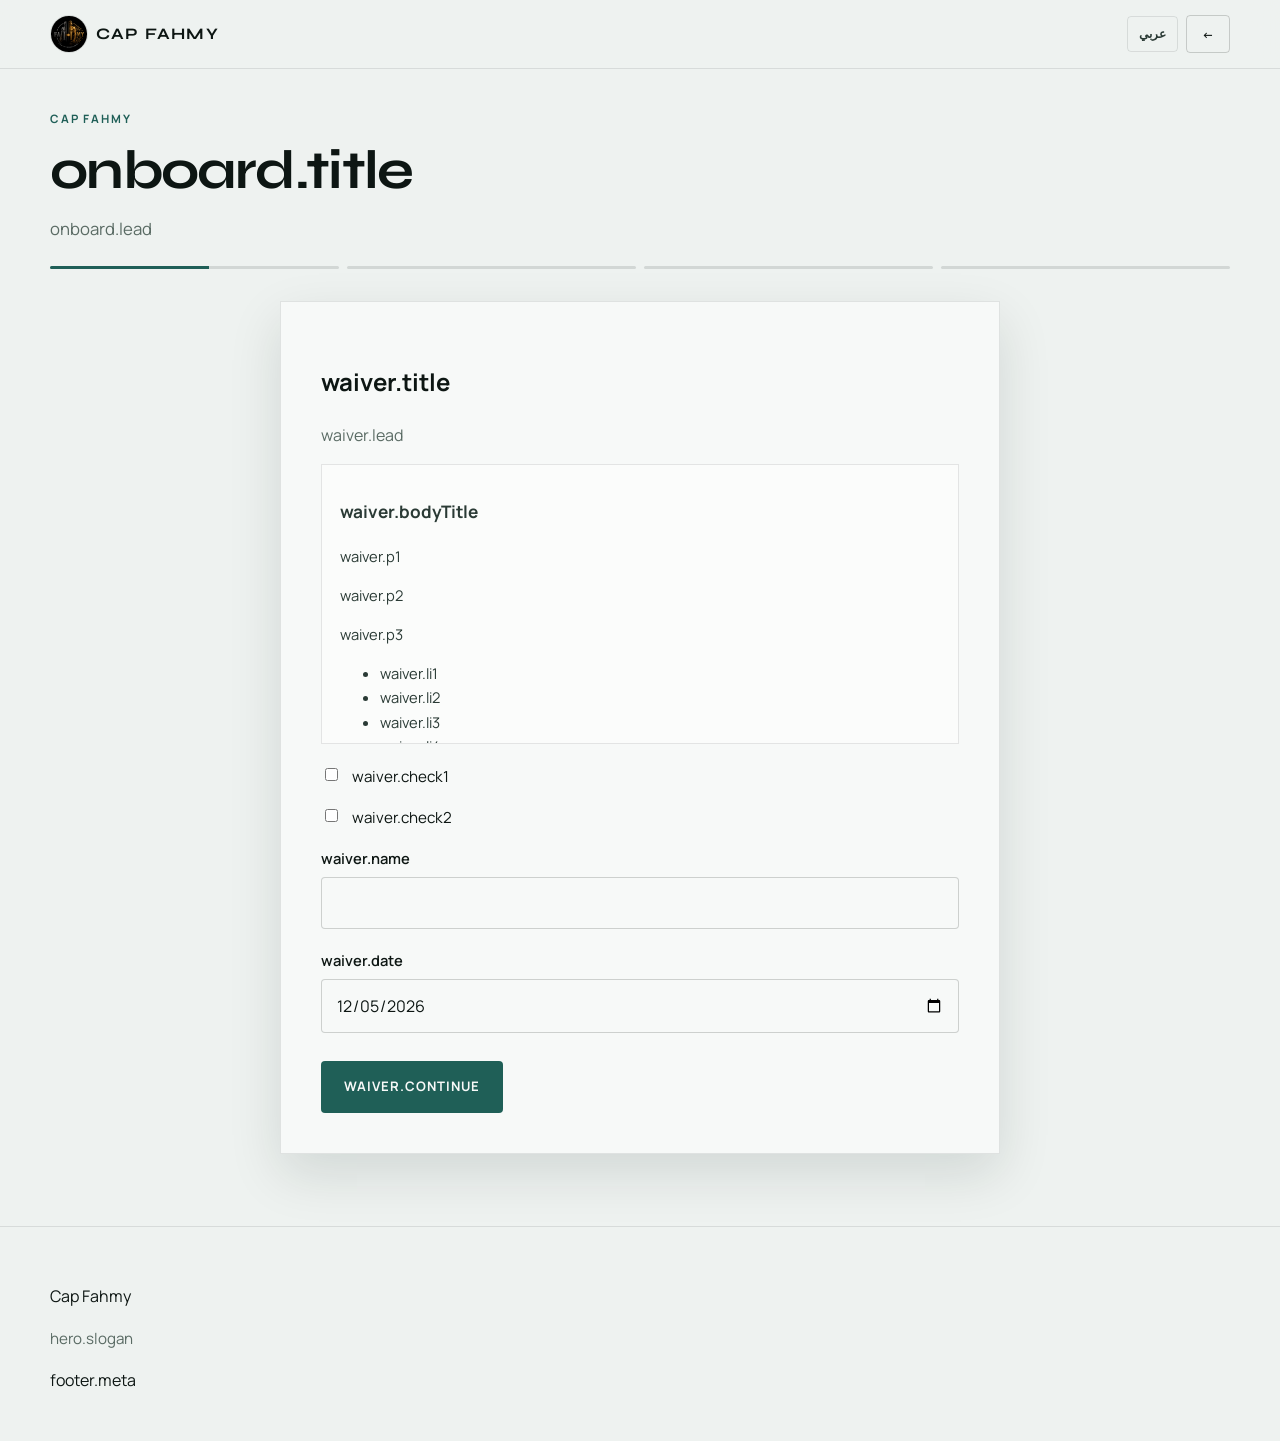
==== commit 39d29a29: "Add Cap Fahmy brand logos to nav, philosophy, and footer" ====
--- a/onboard.html
+++ b/onboard.html
@@ -22,7 +22,13 @@
     <header class="site-header">
       <div class="shell header-inner">
         <a class="brand" href="index.html" aria-label="Cap Fahmy home">
-          <span class="brand-mark" aria-hidden="true"></span>
+          <img
+            class="brand-logo"
+            src="assets/logo-mark.jpg"
+            alt=""
+            width="40"
+            height="40"
+          />
           <span class="brand-name">Cap Fahmy</span>
         </a>
         <div class="header-actions">
--- a/styles.css
+++ b/styles.css
@@ -254,6 +254,14 @@
   text-transform: uppercase;
 }
 
+.brand-logo {
+  width: 2.35rem;
+  height: 2.35rem;
+  border-radius: 50%;
+  object-fit: cover;
+  border: 1px solid var(--line);
+}
+
 .brand-mark {
   width: 0.55rem;
   height: 0.55rem;
@@ -419,6 +427,18 @@
   text-transform: uppercase;
   margin: 0 0 1.5rem;
   color: var(--sand);
+  display: inline-flex;
+  align-items: center;
+  gap: 0.85rem;
+}
+
+.hero-seal {
+  width: 4.25rem;
+  height: 4.25rem;
+  border-radius: 50%;
+  object-fit: cover;
+  border: 1px solid rgba(247, 249, 248, 0.2);
+  box-shadow: 0 12px 30px rgba(0, 0, 0, 0.35);
 }
 
 .hero h1 {
@@ -514,6 +534,61 @@
 .pillar-card p {
   margin: 0;
   color: var(--muted);
+}
+
+.pillar-meta {
+  margin-top: 0.85rem !important;
+  font-size: 0.72rem;
+  letter-spacing: 0.08em;
+  text-transform: uppercase;
+  font-weight: 700;
+  color: var(--sea) !important;
+}
+
+.logo-story {
+  display: grid;
+  gap: 2rem;
+  margin-bottom: clamp(2.5rem, 6vw, 3.5rem);
+  align-items: center;
+}
+
+.logo-story-art {
+  margin: 0;
+  border: 1px solid var(--line);
+  background: #f3efe6;
+  overflow: hidden;
+}
+
+.logo-story-art img {
+  width: 100%;
+  height: auto;
+  display: block;
+}
+
+.logo-story-copy h3 {
+  font-family: var(--font-display);
+  font-size: clamp(1.6rem, 3vw, 2.2rem);
+  letter-spacing: -0.02em;
+  margin: 0 0 1rem;
+}
+
+.logo-story-copy p {
+  color: var(--muted);
+  margin: 0 0 1rem;
+  max-width: 34rem;
+}
+
+.logo-mark-inline {
+  margin-top: 0.5rem;
+  border-radius: 50%;
+  border: 1px solid var(--line);
+  box-shadow: var(--shadow);
+}
+
+@media (min-width: 900px) {
+  .logo-story {
+    grid-template-columns: 1.15fr 0.85fr;
+  }
 }
 
 @media (min-width: 760px) {
@@ -1086,6 +1161,17 @@
   text-transform: uppercase;
   font-weight: 700;
   margin: 0 0 0.35rem;
+  display: inline-flex;
+  align-items: center;
+  gap: 0.55rem;
+}
+
+.footer-logo {
+  width: 2.1rem;
+  height: 2.1rem;
+  border-radius: 50%;
+  object-fit: cover;
+  border: 1px solid var(--line);
 }
 
 .footer-slogan {
